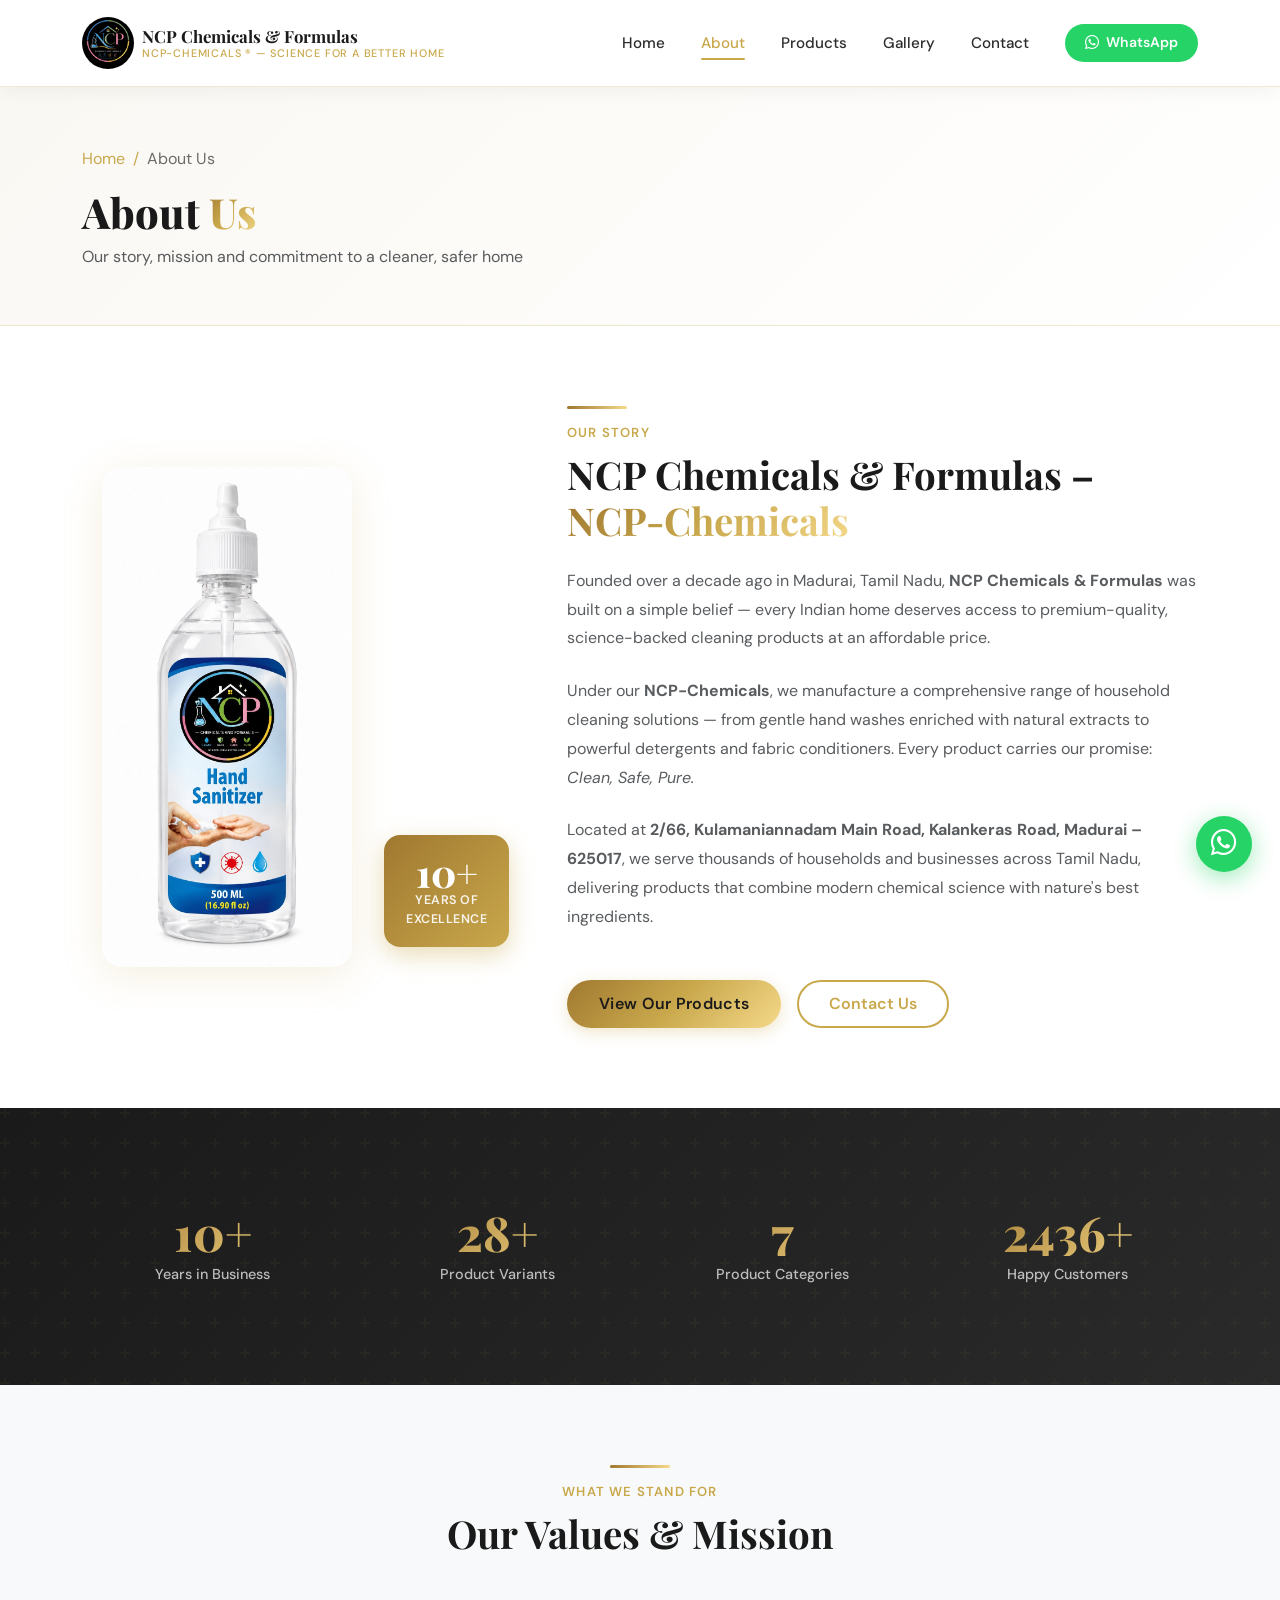
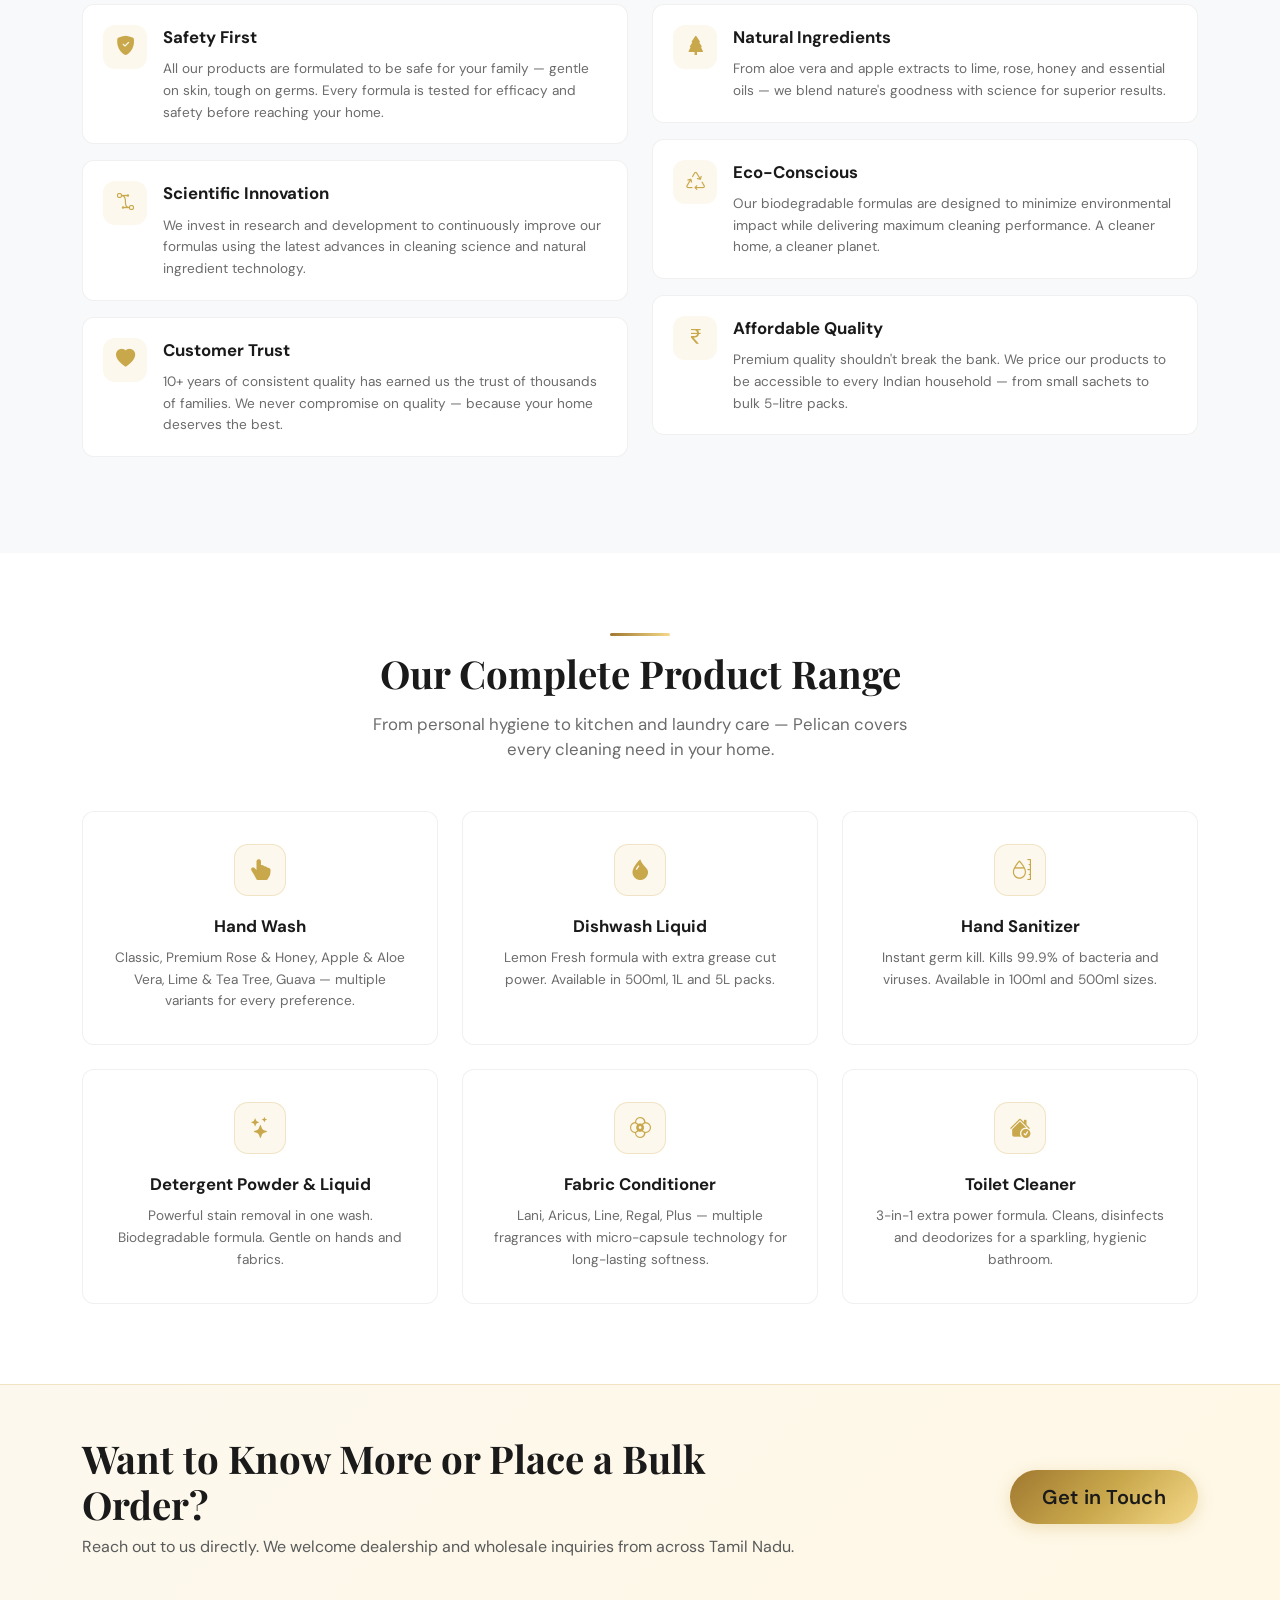
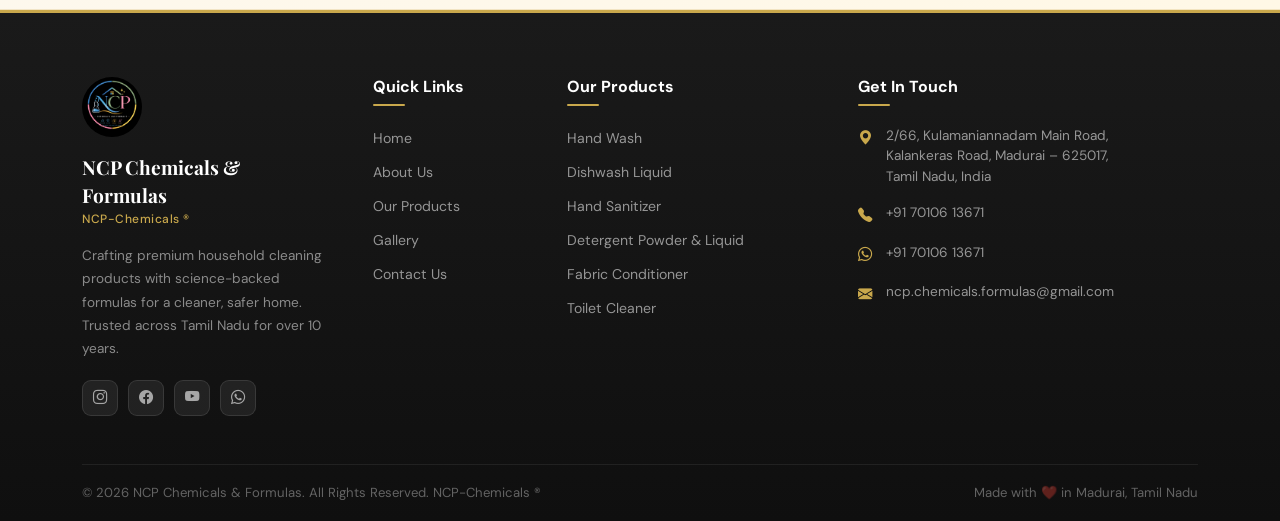
==== about.html @ b90a4cf4 "add" ====
<!DOCTYPE html>
<html lang="en">

<head>
  <meta charset="UTF-8">
  <meta name="viewport" content="width=device-width, initial-scale=1.0">
  <title>About Us – NCP Chemicals & Formulas | NCP-Chemicals Madurai</title>
  <meta name="description"
    content="Learn about NCP Chemicals & Formulas — NCP-Chemicals. 10+ years of manufacturing premium cleaning products in Madurai, Tamil Nadu. Our story, mission and values.">
  <meta name="keywords"
    content="NCP Chemicals about, NCP-Chemicals history, cleaning products manufacturer Madurai, NCP Chemicals & Formulas Tamil Nadu">
  <meta name="robots" content="index, follow">
  <link rel="canonical" href="https://www.ncpchemicals.com/about.html">
  <meta property="og:title" content="About NCP Chemicals & Formulas | NCP-Chemicals">
  <meta property="og:description" content="10+ years of premium cleaning products. Science for a Better Home.">
  <meta property="og:image" content="assets/images/logo.png">
  <meta property="og:url" content="https://www.ncpchemicals.com/about.html">
  <link href="https://cdn.jsdelivr.net/npm/bootstrap@5.3.2/dist/css/bootstrap.min.css" rel="stylesheet">
  <link href="https://cdn.jsdelivr.net/npm/bootstrap-icons@1.11.3/font/bootstrap-icons.min.css" rel="stylesheet">
  <link rel="stylesheet" href="assets/css/style.css">
  <script type="application/ld+json">
  {
    "@context": "https://schema.org",
    "@type": "AboutPage",
    "name": "About NCP Chemicals & Formulas",
    "description": "10+ years of premium cleaning products manufacturing in Madurai, Tamil Nadu.",
    "url": "https://www.ncpchemicals.com/about.html"
  }
  </script>
</head>

<body>
  <div id="navbar-placeholder"></div>

  <!-- Page Hero -->
  <section class="page-hero">
    <div class="container">
      <div class="row">
        <div class="col-12">
          <nav aria-label="breadcrumb">
            <ol class="breadcrumb mb-3">
              <li class="breadcrumb-item"><a href="index.html">Home</a></li>
              <li class="breadcrumb-item active">About Us</li>
            </ol>
          </nav>
          <h1 class="fade-up">About <span class="text-gradient">Us</span></h1>
          <p class="text-muted mt-2 fade-up">Our story, mission and commitment to a cleaner, safer home</p>
        </div>
      </div>
    </div>
  </section>

  <!-- ======================== OUR STORY ======================== -->
  <section class="section-gap">
    <div class="container">
      <div class="row align-items-center g-5">
        <div class="col-lg-5 fade-up">
          <div class="about-img-wrap">
            <img src="assets/images/img_26.png" alt="Pelican Products" style="border-radius:20px;">
            <div class="experience-badge">
              <div class="num">10+</div>
              <div class="text">Years of<br>Excellence</div>
            </div>
          </div>
        </div>
        <div class="col-lg-7 fade-up">
          <div class="title-line" style="margin:0 0 14px 0;"></div>
          <p class="text-uppercase fw-600 mb-2"
            style="color:var(--gold);font-size:.82rem;letter-spacing:1.2px;font-weight:600;">Our Story</p>
          <h2 class="section-title text-start mb-4">NCP Chemicals & Formulas – <span
              class="text-gradient">NCP-Chemicals</span></h2>
          <p class="text-muted mb-4" style="line-height:1.8;">
            Founded over a decade ago in Madurai, Tamil Nadu, <strong>NCP Chemicals & Formulas</strong> was built on a
            simple belief — every Indian home deserves access to premium-quality, science-backed cleaning products at an
            affordable price.
          </p>
          <p class="text-muted mb-4" style="line-height:1.8;">
            Under our <strong>NCP-Chemicals</strong>, we manufacture a comprehensive range of household cleaning
            solutions — from gentle hand washes enriched with natural extracts to powerful detergents and fabric
            conditioners. Every product carries our promise: <em>Clean, Safe, Pure.</em>
          </p>
          <p class="text-muted" style="line-height:1.8;">
            Located at <strong>2/66, Kulamaniannadam Main Road, Kalankeras Road, Madurai – 625017</strong>, we serve
            thousands of households and businesses across Tamil Nadu, delivering products that combine modern chemical
            science with nature's best ingredients.
          </p>
          <div class="d-flex flex-wrap gap-3 mt-5">
            <a href="products.html" class="btn btn-gold">View Our Products</a>
            <a href="contact.html" class="btn btn-outline-gold">Contact Us</a>
          </div>
        </div>
      </div>
    </div>
  </section>

  <!-- ======================== STATS ======================== -->
  <section class="stats-section section-gap">
    <div class="container">
      <div class="row g-4 text-center">
        <div class="col-md-3 col-6 fade-up">
          <div class="stat-card">
            <div class="stat-num" data-count="10" data-suffix="+">0+</div>
            <div class="stat-label">Years in Business</div>
          </div>
        </div>
        <div class="col-md-3 col-6 fade-up">
          <div class="stat-card">
            <div class="stat-num" data-count="28" data-suffix="+">0+</div>
            <div class="stat-label">Product Variants</div>
          </div>
        </div>
        <div class="col-md-3 col-6 fade-up">
          <div class="stat-card">
            <div class="stat-num" data-count="7" data-suffix="">0</div>
            <div class="stat-label">Product Categories</div>
          </div>
        </div>
        <div class="col-md-3 col-6 fade-up">
          <div class="stat-card">
            <div class="stat-num" data-count="5000" data-suffix="+">0+</div>
            <div class="stat-label">Happy Customers</div>
          </div>
        </div>
      </div>
    </div>
  </section>

  <!-- ======================== VALUES ======================== -->
  <section class="section-gap" style="background:var(--light);">
    <div class="container">
      <div class="text-center mb-5 fade-up">
        <div class="title-line"></div>
        <p class="text-uppercase fw-600 mb-2"
          style="color:var(--gold);font-size:.82rem;letter-spacing:1.2px;font-weight:600;">What We Stand For</p>
        <h2 class="section-title">Our Values & Mission</h2>
      </div>
      <div class="row g-4">
        <div class="col-md-6 fade-up">
          <div class="value-card">
            <div class="value-icon-wrap"><i class="bi bi-shield-fill-check"></i></div>
            <div>
              <div class="why-title">Safety First</div>
              <div class="why-desc">All our products are formulated to be safe for your family — gentle on skin, tough
                on germs. Every formula is tested for efficacy and safety before reaching your home.</div>
            </div>
          </div>
          <div class="value-card">
            <div class="value-icon-wrap"><i class="bi bi-bezier2"></i></div>
            <div>
              <div class="why-title">Scientific Innovation</div>
              <div class="why-desc">We invest in research and development to continuously improve our formulas using the
                latest advances in cleaning science and natural ingredient technology.</div>
            </div>
          </div>
          <div class="value-card">
            <div class="value-icon-wrap"><i class="bi bi-heart-fill"></i></div>
            <div>
              <div class="why-title">Customer Trust</div>
              <div class="why-desc">10+ years of consistent quality has earned us the trust of thousands of families. We
                never compromise on quality — because your home deserves the best.</div>
            </div>
          </div>
        </div>
        <div class="col-md-6 fade-up">
          <div class="value-card">
            <div class="value-icon-wrap"><i class="bi bi-tree-fill"></i></div>
            <div>
              <div class="why-title">Natural Ingredients</div>
              <div class="why-desc">From aloe vera and apple extracts to lime, rose, honey and essential oils — we blend
                nature's goodness with science for superior results.</div>
            </div>
          </div>
          <div class="value-card">
            <div class="value-icon-wrap"><i class="bi bi-recycle"></i></div>
            <div>
              <div class="why-title">Eco-Conscious</div>
              <div class="why-desc">Our biodegradable formulas are designed to minimize environmental impact while
                delivering maximum cleaning performance. A cleaner home, a cleaner planet.</div>
            </div>
          </div>
          <div class="value-card">
            <div class="value-icon-wrap"><i class="bi bi-currency-rupee"></i></div>
            <div>
              <div class="why-title">Affordable Quality</div>
              <div class="why-desc">Premium quality shouldn't break the bank. We price our products to be accessible to
                every Indian household — from small sachets to bulk 5-litre packs.</div>
            </div>
          </div>
        </div>
      </div>
    </div>
  </section>

  <!-- ======================== PRODUCT RANGE OVERVIEW ======================== -->
  <section class="section-gap">
    <div class="container">
      <div class="text-center mb-5 fade-up">
        <div class="title-line"></div>
        <h2 class="section-title">Our Complete Product Range</h2>
        <p class="section-subtitle mt-3">From personal hygiene to kitchen and laundry care — Pelican covers every
          cleaning need in your home.</p>
      </div>
      <div class="row g-4">
        <div class="col-md-4 col-sm-6 fade-up">
          <div class="why-card text-center">
            <div class="why-icon mx-auto"><i class="bi bi-hand-index-thumb-fill"></i></div>
            <div class="why-title">Hand Wash</div>
            <div class="why-desc">Classic, Premium Rose & Honey, Apple & Aloe Vera, Lime & Tea Tree, Guava — multiple
              variants for every preference.</div>
          </div>
        </div>
        <div class="col-md-4 col-sm-6 fade-up">
          <div class="why-card text-center">
            <div class="why-icon mx-auto"><i class="bi bi-droplet-fill"></i></div>
            <div class="why-title">Dishwash Liquid</div>
            <div class="why-desc">Lemon Fresh formula with extra grease cut power. Available in 500ml, 1L and 5L packs.
            </div>
          </div>
        </div>
        <div class="col-md-4 col-sm-6 fade-up">
          <div class="why-card text-center">
            <div class="why-icon mx-auto"><i class="bi bi-moisture"></i></div>
            <div class="why-title">Hand Sanitizer</div>
            <div class="why-desc">Instant germ kill. Kills 99.9% of bacteria and viruses. Available in 100ml and 500ml
              sizes.</div>
          </div>
        </div>
        <div class="col-md-4 col-sm-6 fade-up">
          <div class="why-card text-center">
            <div class="why-icon mx-auto"><i class="bi bi-stars"></i></div>
            <div class="why-title">Detergent Powder & Liquid</div>
            <div class="why-desc">Powerful stain removal in one wash. Biodegradable formula. Gentle on hands and
              fabrics.</div>
          </div>
        </div>
        <div class="col-md-4 col-sm-6 fade-up">
          <div class="why-card text-center">
            <div class="why-icon mx-auto"><i class="bi bi-flower2"></i></div>
            <div class="why-title">Fabric Conditioner</div>
            <div class="why-desc">Lani, Aricus, Line, Regal, Plus — multiple fragrances with micro-capsule technology
              for long-lasting softness.</div>
          </div>
        </div>
        <div class="col-md-4 col-sm-6 fade-up">
          <div class="why-card text-center">
            <div class="why-icon mx-auto"><i class="bi bi-house-check-fill"></i></div>
            <div class="why-title">Toilet Cleaner</div>
            <div class="why-desc">3-in-1 extra power formula. Cleans, disinfects and deodorizes for a sparkling,
              hygienic bathroom.</div>
          </div>
        </div>
      </div>
    </div>
  </section>

  <!-- CTA -->
  <section class="cta-section section-gap-sm">
    <div class="container">
      <div class="row align-items-center">
        <div class="col-lg-8 fade-up">
          <h3 class="section-title mb-2">Want to Know More or Place a Bulk Order?</h3>
          <p class="text-muted mb-0">Reach out to us directly. We welcome dealership and wholesale inquiries from across
            Tamil Nadu.</p>
        </div>
        <div class="col-lg-4 text-lg-end mt-4 mt-lg-0 fade-up">
          <a href="contact.html" class="btn btn-gold btn-lg">Get in Touch</a>
        </div>
      </div>
    </div>
  </section>

  <div id="footer-placeholder"></div>
  <script src="https://cdn.jsdelivr.net/npm/bootstrap@5.3.2/dist/js/bootstrap.bundle.min.js"></script>
  <script src="assets/js/shared.js"></script>
</body>

</html>
---- assets/css/style.css ----
/* ========================================
   NCP Chemicals & Formulas - NCP-Chemicals
   Premium White + Gold Theme
   ======================================== */

@import url('https://fonts.googleapis.com/css2?family=Playfair+Display:wght@400;500;600;700;800&family=DM+Sans:wght@300;400;500;600;700&display=swap');

:root {
  --gold: #C9A84C;
  --gold-light: #F5D98A;
  --gold-dark: #A07830;
  --gold-bg: #fdf8ee;
  --dark: #1a1a1a;
  --darker: #0f0f0f;
  --white: #ffffff;
  --light: #f8f9fa;
  --text: #2d2d2d;
  --muted: #6b6b6b;
  --border: rgba(201, 168, 76, 0.25);
  --shadow: 0 4px 24px rgba(0, 0, 0, 0.07);
  --shadow-gold: 0 8px 40px rgba(201, 168, 76, 0.18);
  --radius: 12px;
  --transition: all 0.3s ease;
}

* {
  margin: 0;
  padding: 0;
  box-sizing: border-box;
}

html {
  scroll-behavior: smooth;
}

body {
  font-family: 'DM Sans', sans-serif;
  color: var(--text);
  background: var(--white);
  overflow-x: hidden;
}

h1,
h2,
h3,
h4,
h5 {
  font-family: 'Playfair Display', serif;
}

/* ---- Utility ---- */
.gold {
  color: var(--gold);
}

.bg-gold {
  background: var(--gold);
}

.text-gradient {
  background: linear-gradient(135deg, var(--gold-dark), var(--gold), var(--gold-light));
  -webkit-background-clip: text;
  -webkit-text-fill-color: transparent;
  background-clip: text;
}

.section-gap {
  padding: 80px 0;
}

.section-gap-sm {
  padding: 50px 0;
}

/* ---- Section Heading ---- */
.section-title {
  font-size: 2.4rem;
  font-weight: 700;
  color: var(--dark);
}

.section-subtitle {
  color: var(--muted);
  font-size: 1.05rem;
  max-width: 560px;
  margin: 0 auto;
}

.title-line {
  width: 60px;
  height: 3px;
  background: linear-gradient(90deg, var(--gold-dark), var(--gold-light));
  border-radius: 2px;
  margin: 0 auto 14px;
}

/* ---- Buttons ---- */
.btn-gold {
  background: linear-gradient(135deg, var(--gold-dark), var(--gold), var(--gold-light));
  color: var(--dark);
  border: none;
  font-weight: 600;
  padding: 12px 32px;
  border-radius: 50px;
  font-family: 'DM Sans', sans-serif;
  letter-spacing: 0.3px;
  transition: var(--transition);
  box-shadow: 0 4px 16px rgba(201, 168, 76, 0.3);
}

.btn-gold:hover {
  transform: translateY(-2px);
  box-shadow: 0 8px 28px rgba(201, 168, 76, 0.45);
  color: var(--darker);
}

.btn-outline-gold {
  border: 2px solid var(--gold);
  color: var(--gold);
  background: transparent;
  font-weight: 600;
  padding: 10px 30px;
  border-radius: 50px;
  font-family: 'DM Sans', sans-serif;
  transition: var(--transition);
}

.btn-outline-gold:hover {
  background: var(--gold);
  color: var(--dark);
}

/* =====================================
   NAVBAR
   ===================================== */
#main-navbar {
  background: rgba(255, 255, 255, 0.97);
  backdrop-filter: blur(12px);
  border-bottom: 1px solid var(--border);
  padding: 12px 0;
  position: sticky;
  top: 0;
  z-index: 1050;
  box-shadow: 0 2px 20px rgba(0, 0, 0, 0.06);
  transition: var(--transition);
}

.navbar-brand img {
  height: 52px;
  width: 52px;
  object-fit: contain;
  border-radius: 50%;
}

.brand-text {
  line-height: 1.2;
}

.brand-name {
  font-family: 'Playfair Display', serif;
  font-size: 1.05rem;
  font-weight: 700;
  color: var(--dark);
}

.brand-tagline {
  font-size: 0.68rem;
  color: var(--gold);
  font-weight: 500;
  letter-spacing: 0.8px;
  text-transform: uppercase;
}

.nav-link {
  font-weight: 500;
  color: var(--text) !important;
  font-size: 0.95rem;
  padding: 6px 16px !important;
  border-radius: 6px;
  transition: var(--transition);
  position: relative;
}

.nav-link::after {
  content: '';
  position: absolute;
  bottom: 0;
  left: 50%;
  right: 50%;
  height: 2px;
  background: var(--gold);
  border-radius: 2px;
  transition: var(--transition);
}

.nav-link:hover::after,
.nav-link.active::after {
  left: 16px;
  right: 16px;
}

.nav-link:hover,
.nav-link.active {
  color: var(--gold) !important;
}

.navbar-toggler {
  border: 1.5px solid var(--gold);
  border-radius: 8px;
  padding: 6px 10px;
}

.navbar-toggler-icon {
  background-image: url("data:image/svg+xml,%3Csvg xmlns='http://www.w3.org/2000/svg' viewBox='0 0 30 30'%3E%3Cpath stroke='%23C9A84C' stroke-width='2.5' d='M4 7h22M4 15h22M4 23h22'/%3E%3C/svg%3E");
}

.btn-whatsapp-nav {
  background: #25D366;
  color: white !important;
  border-radius: 50px;
  padding: 8px 20px !important;
  font-weight: 600;
  font-size: 0.88rem;
}

.btn-whatsapp-nav:hover {
  background: #1ebe5d;
  color: white !important;
}

.btn-whatsapp-nav::after {
  display: none !important;
}

/* =====================================
   HERO SECTION
   ===================================== */
.hero-section {
  background: linear-gradient(135deg, #faf8f3 0%, #ffffff 50%, #f0f7ff 100%);
  min-height: 88vh;
  display: flex;
  align-items: center;
  position: relative;
  overflow: hidden;
}

.hero-section::before {
  content: '';
  position: absolute;
  top: -80px;
  right: -80px;
  width: 450px;
  height: 450px;
  background: radial-gradient(circle, rgba(201, 168, 76, 0.08) 0%, transparent 70%);
  border-radius: 50%;
}

.hero-section::after {
  content: '';
  position: absolute;
  bottom: -60px;
  left: -60px;
  width: 350px;
  height: 350px;
  background: radial-gradient(circle, rgba(201, 168, 76, 0.06) 0%, transparent 70%);
  border-radius: 50%;
}

.hero-badge {
  display: inline-flex;
  align-items: center;
  gap: 8px;
  background: var(--gold-bg);
  border: 1px solid var(--border);
  border-radius: 50px;
  padding: 6px 18px;
  font-size: 0.82rem;
  color: var(--gold-dark);
  font-weight: 600;
  letter-spacing: 0.5px;
  text-transform: uppercase;
  margin-bottom: 20px;
}

.hero-badge span {
  width: 8px;
  height: 8px;
  background: var(--gold);
  border-radius: 50%;
}

.hero-title {
  font-size: 3.4rem;
  font-weight: 800;
  line-height: 1.15;
  color: var(--dark);
  margin-bottom: 20px;
}

.hero-desc {
  font-size: 1.1rem;
  color: var(--muted);
  line-height: 1.7;
  margin-bottom: 36px;
  max-width: 500px;
}

.hero-stats {
  display: flex;
  gap: 36px;
  margin-top: 40px;
}

.hero-stat-num {
  font-family: 'Playfair Display', serif;
  font-size: 1.9rem;
  font-weight: 700;
  color: var(--dark);
}

.hero-stat-label {
  font-size: 0.8rem;
  color: var(--muted);
  font-weight: 500;
  text-transform: uppercase;
  letter-spacing: 0.5px;
}

.hero-img-wrap {
  position: relative;
  text-align: center;
}

.hero-product-grid {
  display: grid;
  grid-template-columns: 1fr 1fr;
  gap: 16px;
  max-width: 420px;
  margin: 0 auto;
}

.hero-product-card {
  background: white;
  border-radius: 20px;
  padding: 20px 16px;
  text-align: center;
  box-shadow: var(--shadow);
  border: 1px solid var(--border);
  transition: var(--transition);
}

.hero-product-card:hover {
  transform: translateY(-6px);
  box-shadow: var(--shadow-gold);
}

.hero-product-card img {
  height: 120px;
  width: 100%;
  object-fit: contain;
}

.hero-product-card p {
  font-size: 0.75rem;
  font-weight: 600;
  color: var(--dark);
  margin-top: 8px;
  margin-bottom: 0;
}

/* =====================================
   MARQUEE STRIP
   ===================================== */
.marquee-strip {
  background: linear-gradient(90deg, var(--dark), #2a2a2a);
  padding: 14px 0;
  overflow: hidden;
}

.marquee-track {
  display: flex;
  gap: 48px;
  white-space: nowrap;
  animation: marquee 22s linear infinite;
}

.marquee-item {
  display: flex;
  align-items: center;
  gap: 10px;
  color: var(--gold-light);
  font-size: 0.88rem;
  font-weight: 500;
  letter-spacing: 0.3px;
}

.marquee-dot {
  width: 5px;
  height: 5px;
  background: var(--gold);
  border-radius: 50%;
  flex-shrink: 0;
}

@keyframes marquee {
  0% {
    transform: translateX(0);
  }

  100% {
    transform: translateX(-50%);
  }
}

/* =====================================
   FEATURES STRIP
   ===================================== */
.features-strip {
  background: var(--gold-bg);
  border-top: 1px solid var(--border);
  border-bottom: 1px solid var(--border);
}

.feature-item {
  text-align: center;
  padding: 32px 16px;
}

.feature-icon {
  width: 56px;
  height: 56px;
  background: linear-gradient(135deg, var(--gold-dark), var(--gold));
  border-radius: 16px;
  display: flex;
  align-items: center;
  justify-content: center;
  margin: 0 auto 14px;
  font-size: 1.4rem;
  color: white;
}

.feature-title {
  font-weight: 700;
  font-size: 1rem;
  color: var(--dark);
  margin-bottom: 4px;
}

.feature-desc {
  font-size: 0.83rem;
  color: var(--muted);
}

/* =====================================
   PRODUCTS SECTION
   ===================================== */
.product-card {
  background: var(--white);
  border-radius: var(--radius);
  border: 1px solid rgba(0, 0, 0, 0.07);
  overflow: hidden;
  transition: var(--transition);
  height: 100%;
}

.product-card:hover {
  transform: translateY(-8px);
  box-shadow: var(--shadow-gold);
  border-color: var(--border);
}

.product-img-wrap {
  background: linear-gradient(135deg, #f8f9fa, #eef2ff);
  padding: 28px 20px;
  text-align: center;
  position: relative;
  overflow: hidden;
}

.product-img-wrap::before {
  content: '';
  position: absolute;
  bottom: -20px;
  right: -20px;
  width: 100px;
  height: 100px;
  background: rgba(201, 168, 76, 0.06);
  border-radius: 50%;
}

.product-img-wrap img {
  height: 160px;
  width: 100%;
  object-fit: contain;
  transition: var(--transition);
}

.product-card:hover .product-img-wrap img {
  transform: scale(1.05);
}

.product-body {
  padding: 18px 20px 20px;
}

.product-category {
  font-size: 0.72rem;
  color: var(--gold);
  font-weight: 600;
  text-transform: uppercase;
  letter-spacing: 0.8px;
  margin-bottom: 6px;
}

.product-name {
  font-size: 1.02rem;
  font-weight: 700;
  color: var(--dark);
  margin-bottom: 6px;
  line-height: 1.3;
}

.product-desc {
  font-size: 0.83rem;
  color: var(--muted);
  line-height: 1.5;
}

.product-badge {
  display: inline-block;
  background: var(--gold-bg);
  border: 1px solid var(--border);
  color: var(--gold-dark);
  font-size: 0.7rem;
  font-weight: 600;
  padding: 3px 10px;
  border-radius: 50px;
  margin-top: 10px;
}

/* Category filter tabs */
.filter-tabs {
  display: flex;
  flex-wrap: wrap;
  gap: 10px;
  justify-content: center;
  margin-bottom: 40px;
}

.filter-tab {
  background: var(--white);
  border: 1.5px solid #e0e0e0;
  color: var(--text);
  padding: 8px 22px;
  border-radius: 50px;
  font-size: 0.88rem;
  font-weight: 500;
  cursor: pointer;
  transition: var(--transition);
}

.filter-tab:hover,
.filter-tab.active {
  background: var(--gold);
  border-color: var(--gold);
  color: var(--dark);
  font-weight: 600;
}

/* =====================================
   STATS SECTION
   ===================================== */
.stats-section {
  background: linear-gradient(135deg, var(--dark) 0%, #2a2a2a 100%);
  position: relative;
  overflow: hidden;
}

.stats-section::before {
  content: '';
  position: absolute;
  top: 0;
  left: 0;
  right: 0;
  bottom: 0;
  background: url("data:image/svg+xml,%3Csvg width='60' height='60' viewBox='0 0 60 60' xmlns='http://www.w3.org/2000/svg'%3E%3Cg fill='none' fill-rule='evenodd'%3E%3Cg fill='%23C9A84C' fill-opacity='0.04'%3E%3Cpath d='M36 34v-4h-2v4h-4v2h4v4h2v-4h4v-2h-4zm0-30V0h-2v4h-4v2h4v4h2V6h4V4h-4zM6 34v-4H4v4H0v2h4v4h2v-4h4v-2H6zM6 4V0H4v4H0v2h4v4h2V6h4V4H6z'/%3E%3C/g%3E%3C/g%3E%3C/svg%3E");
}

.stat-card {
  text-align: center;
  padding: 20px;
  position: relative;
}

.stat-num {
  font-family: 'Playfair Display', serif;
  font-size: 3rem;
  font-weight: 800;
  background: linear-gradient(135deg, var(--gold-dark), var(--gold-light));
  -webkit-background-clip: text;
  -webkit-text-fill-color: transparent;
  background-clip: text;
  line-height: 1;
  margin-bottom: 8px;
}

.stat-label {
  color: rgba(255, 255, 255, 0.7);
  font-size: 0.9rem;
  font-weight: 500;
}

/* =====================================
   WHY CHOOSE US
   ===================================== */
.why-card {
  padding: 32px 28px;
  border-radius: var(--radius);
  background: var(--white);
  border: 1px solid rgba(0, 0, 0, 0.06);
  transition: var(--transition);
  height: 100%;
}

.why-card:hover {
  box-shadow: var(--shadow-gold);
  border-color: var(--border);
  transform: translateY(-4px);
}

.why-icon {
  width: 52px;
  height: 52px;
  background: var(--gold-bg);
  border: 1.5px solid var(--border);
  border-radius: 14px;
  display: flex;
  align-items: center;
  justify-content: center;
  font-size: 1.3rem;
  margin-bottom: 18px;
  color: var(--gold);
}

.why-title {
  font-size: 1.05rem;
  font-weight: 700;
  color: var(--dark);
  margin-bottom: 8px;
}

.why-desc {
  font-size: 0.85rem;
  color: var(--muted);
  line-height: 1.6;
}

/* =====================================
   CTA SECTION
   ===================================== */
.cta-section {
  background: linear-gradient(135deg, var(--gold-bg), #fff8e6);
  border-top: 1px solid var(--border);
  border-bottom: 1px solid var(--border);
}

/* =====================================
   ABOUT PAGE
   ===================================== */
.about-hero {
  background: linear-gradient(135deg, #faf8f3, #ffffff);
  padding: 80px 0 60px;
}

.about-img-wrap {
  position: relative;
  padding: 20px;
}

.about-img-wrap img {
  width: 100%;
  border-radius: 20px;
  box-shadow: var(--shadow-gold);
  object-fit: contain;
  max-width: 250px;
}

.experience-badge {
  position: absolute;
  bottom: 40px;
  right: 10px;
  background: linear-gradient(135deg, var(--gold-dark), var(--gold));
  color: white;
  padding: 18px 22px;
  border-radius: 16px;
  text-align: center;
  box-shadow: 0 8px 24px rgba(201, 168, 76, 0.4);
}

.experience-badge .num {
  font-family: 'Playfair Display', serif;
  font-size: 2.4rem;
  font-weight: 800;
  line-height: 1;
}

.experience-badge .text {
  font-size: 0.78rem;
  font-weight: 600;
  opacity: 0.9;
  text-transform: uppercase;
  letter-spacing: 0.5px;
}

.value-card {
  display: flex;
  align-items: flex-start;
  gap: 16px;
  padding: 20px;
  background: var(--white);
  border-radius: 12px;
  border: 1px solid rgba(0, 0, 0, 0.06);
  transition: var(--transition);
  margin-bottom: 16px;
}

.value-card:hover {
  border-color: var(--border);
  box-shadow: var(--shadow);
}

.value-icon-wrap {
  width: 44px;
  height: 44px;
  min-width: 44px;
  background: var(--gold-bg);
  border-radius: 12px;
  display: flex;
  align-items: center;
  justify-content: center;
  font-size: 1.2rem;
  color: var(--gold);
}

/* =====================================
   GALLERY PAGE
   ===================================== */
.gallery-grid {
  columns: 4;
  column-gap: 16px;
}

.gallery-item {
  break-inside: avoid;
  margin-bottom: 16px;
  border-radius: var(--radius);
  overflow: hidden;
  position: relative;
  cursor: pointer;
}

.gallery-item img {
  width: 100%;
  display: block;
  transition: var(--transition);
}

.gallery-overlay {
  position: absolute;
  inset: 0;
  background: rgba(201, 168, 76, 0.8);
  display: flex;
  align-items: center;
  justify-content: center;
  opacity: 0;
  transition: var(--transition);
}

.gallery-item:hover .gallery-overlay {
  opacity: 1;
}

.gallery-item:hover img {
  transform: scale(1.05);
}

.gallery-overlay i {
  color: white;
  font-size: 2rem;
}

/* Lightbox */
.lightbox {
  display: none;
  position: fixed;
  inset: 0;
  background: rgba(0, 0, 0, 0.92);
  z-index: 9999;
  align-items: center;
  justify-content: center;
}

.lightbox.active {
  display: flex;
}

.lightbox img {
  max-height: 85vh;
  max-width: 90vw;
  border-radius: 12px;
}

.lightbox-close {
  position: absolute;
  top: 20px;
  right: 28px;
  color: white;
  font-size: 2.2rem;
  cursor: pointer;
  background: none;
  border: none;
  line-height: 1;
}

@media (max-width: 768px) {
  .gallery-grid {
    columns: 2;
  }
}

/* =====================================
   CONTACT PAGE
   ===================================== */
.contact-info-card {
  background: var(--dark);
  border-radius: 20px;
  padding: 40px 36px;
  height: 100%;
}

.contact-info-card h3 {
  color: var(--white);
  font-size: 1.8rem;
  margin-bottom: 8px;
}

.contact-info-card p {
  color: rgba(255, 255, 255, 0.6);
  font-size: 0.9rem;
  margin-bottom: 32px;
}

.contact-detail {
  display: flex;
  align-items: flex-start;
  gap: 16px;
  margin-bottom: 24px;
}

.contact-icon {
  width: 44px;
  height: 44px;
  min-width: 44px;
  background: rgba(201, 168, 76, 0.12);
  border: 1px solid rgba(201, 168, 76, 0.25);
  border-radius: 12px;
  display: flex;
  align-items: center;
  justify-content: center;
  color: var(--gold);
  font-size: 1rem;
}

.contact-label {
  font-size: 0.72rem;
  color: rgba(255, 255, 255, 0.45);
  text-transform: uppercase;
  letter-spacing: 0.6px;
  margin-bottom: 2px;
}

.contact-value {
  color: var(--white);
  font-size: 0.95rem;
  font-weight: 500;
}

.contact-value a {
  color: var(--white);
  text-decoration: none;
}

.contact-value a:hover {
  color: var(--gold);
}

.social-links {
  display: flex;
  gap: 12px;
  margin-top: 32px;
}

.social-link {
  width: 40px;
  height: 40px;
  background: rgba(255, 255, 255, 0.08);
  border: 1px solid rgba(255, 255, 255, 0.1);
  border-radius: 10px;
  display: flex;
  align-items: center;
  justify-content: center;
  color: white;
  text-decoration: none;
  font-size: 1rem;
  transition: var(--transition);
}

.social-link:hover {
  background: var(--gold);
  border-color: var(--gold);
  color: var(--dark);
}

.contact-form-wrap {
  background: var(--white);
  border-radius: 20px;
  padding: 40px 36px;
  box-shadow: var(--shadow);
  border: 1px solid rgba(0, 0, 0, 0.06);
  height: 100%;
}

.form-label {
  font-weight: 600;
  font-size: 0.88rem;
  color: var(--dark);
  margin-bottom: 6px;
}

.form-control {
  border: 1.5px solid #e8e8e8;
  border-radius: 10px;
  padding: 12px 16px;
  font-family: 'DM Sans', sans-serif;
  font-size: 0.92rem;
  transition: var(--transition);
  background: var(--light);
}

.form-control:focus {
  border-color: var(--gold);
  box-shadow: 0 0 0 3px rgba(201, 168, 76, 0.1);
  background: white;
}

.form-select {
  border: 1.5px solid #e8e8e8;
  border-radius: 10px;
  padding: 12px 16px;
  font-family: 'DM Sans', sans-serif;
  font-size: 0.92rem;
  transition: var(--transition);
  background: var(--light);
}

.form-select:focus {
  border-color: var(--gold);
  box-shadow: 0 0 0 3px rgba(201, 168, 76, 0.1);
}

/* =====================================
   BREADCRUMB
   ===================================== */
.page-hero {
  background: linear-gradient(135deg, #faf8f3 0%, #ffffff 100%);
  padding: 60px 0 40px;
  border-bottom: 1px solid var(--border);
}

.page-hero h1 {
  font-size: 2.6rem;
  font-weight: 800;
  color: var(--dark);
}

.breadcrumb-item a {
  color: var(--gold);
  text-decoration: none;
}

.breadcrumb-item.active {
  color: var(--muted);
}

.breadcrumb-item+.breadcrumb-item::before {
  color: var(--gold);
}

/* =====================================
   FOOTER
   ===================================== */
#main-footer {
  background: linear-gradient(180deg, #1a1a1a 0%, #0f0f0f 100%);
  padding: 64px 0 0;
  border-top: 3px solid var(--gold);
}

.footer-brand img {
  height: 60px;
  width: 60px;
  object-fit: contain;
  border-radius: 50%;
  margin-bottom: 16px;
}

.footer-brand-name {
  font-family: 'Playfair Display', serif;
  font-size: 1.2rem;
  color: white;
  font-weight: 700;
}

.footer-brand-tag {
  font-size: 0.75rem;
  color: var(--gold);
  font-weight: 500;
  letter-spacing: 0.5px;
}

.footer-desc {
  color: rgba(255, 255, 255, 0.5);
  font-size: 0.85rem;
  line-height: 1.7;
  margin: 16px 0 20px;
}

.footer-heading {
  color: white;
  font-size: 1rem;
  font-weight: 700;
  margin-bottom: 20px;
  position: relative;
  padding-bottom: 10px;
}

.footer-heading::after {
  content: '';
  position: absolute;
  bottom: 0;
  left: 0;
  width: 32px;
  height: 2px;
  background: var(--gold);
  border-radius: 2px;
}

.footer-links {
  list-style: none;
  padding: 0;
}

.footer-links li {
  margin-bottom: 10px;
}

.footer-links a {
  color: rgba(255, 255, 255, 0.55);
  text-decoration: none;
  font-size: 0.88rem;
  transition: var(--transition);
}

.footer-links a:hover {
  color: var(--gold);
  padding-left: 6px;
}

.footer-contact-item {
  display: flex;
  gap: 12px;
  margin-bottom: 16px;
}

.footer-contact-icon {
  color: var(--gold);
  font-size: 0.9rem;
  margin-top: 2px;
  min-width: 16px;
}

.footer-contact-text {
  color: rgba(255, 255, 255, 0.55);
  font-size: 0.85rem;
  line-height: 1.5;
}

.footer-contact-text a {
  color: rgba(255, 255, 255, 0.55);
  text-decoration: none;
}

.footer-contact-text a:hover {
  color: var(--gold);
}

.footer-social {
  display: flex;
  gap: 10px;
  margin-top: 20px;
}

.footer-social-link {
  width: 36px;
  height: 36px;
  background: rgba(255, 255, 255, 0.07);
  border: 1px solid rgba(255, 255, 255, 0.1);
  border-radius: 9px;
  display: flex;
  align-items: center;
  justify-content: center;
  color: rgba(255, 255, 255, 0.6);
  font-size: 0.9rem;
  text-decoration: none;
  transition: var(--transition);
}

.footer-social-link:hover {
  background: var(--gold);
  border-color: var(--gold);
  color: var(--dark);
}

.footer-bottom {
  border-top: 1px solid rgba(255, 255, 255, 0.07);
  padding: 18px 0;
  margin-top: 48px;
}

.footer-bottom p {
  color: rgba(255, 255, 255, 0.35);
  font-size: 0.82rem;
  margin: 0;
}

.footer-bottom a {
  color: var(--gold);
  text-decoration: none;
}

/* =====================================
   WHATSAPP FLOAT BUTTON
   ===================================== */
.whatsapp-float {
  position: fixed;
  bottom: 28px;
  right: 28px;
  width: 56px;
  height: 56px;
  background: #25D366;
  border-radius: 50%;
  display: flex;
  align-items: center;
  justify-content: center;
  color: white;
  font-size: 1.6rem;
  text-decoration: none;
  z-index: 9998;
  box-shadow: 0 6px 24px rgba(37, 211, 102, 0.45);
  transition: var(--transition);
  animation: pulse-wa 2.5s infinite;
}

.whatsapp-float:hover {
  transform: scale(1.1);
  color: white;
}

@keyframes pulse-wa {

  0%,
  100% {
    box-shadow: 0 6px 24px rgba(37, 211, 102, 0.45);
  }

  50% {
    box-shadow: 0 6px 32px rgba(37, 211, 102, 0.75);
  }
}

/* =====================================
   SCROLL ANIMATION
   ===================================== */
.fade-up {
  opacity: 0;
  transform: translateY(30px);
  transition: opacity 0.6s ease, transform 0.6s ease;
}

.fade-up.visible {
  opacity: 1;
  transform: translateY(0);
}

.fade-up:nth-child(2) {
  transition-delay: 0.1s;
}

.fade-up:nth-child(3) {
  transition-delay: 0.2s;
}

.fade-up:nth-child(4) {
  transition-delay: 0.3s;
}

/* =====================================
   RESPONSIVE
   ===================================== */
@media (max-width: 991px) {
  .hero-title {
    font-size: 2.4rem;
  }

  .section-title {
    font-size: 1.9rem;
  }

  .hero-section {
    min-height: auto;
    padding: 60px 0;
  }

  .hero-product-grid {
    grid-template-columns: repeat(2, 1fr);
  }

  .hero-stats {
    gap: 20px;
  }

  .nav-link::after {
    display: none;
  }
}

@media (max-width: 767px) {
  .hero-title {
    font-size: 2rem;
  }

  .section-gap {
    padding: 56px 0;
  }

  .hero-img-wrap {
    margin-top: 48px;
  }

  .contact-info-card,
  .contact-form-wrap {
    padding: 28px 22px;
  }

  .stat-num {
    font-size: 2.2rem;
  }

  .gallery-grid {
    columns: 2;
  }

  .hero-stats {
    gap: 16px;
  }

  .hero-stat-num {
    font-size: 1.4rem;
  }

  .footer-heading {
    margin-top: 24px;
  }
}
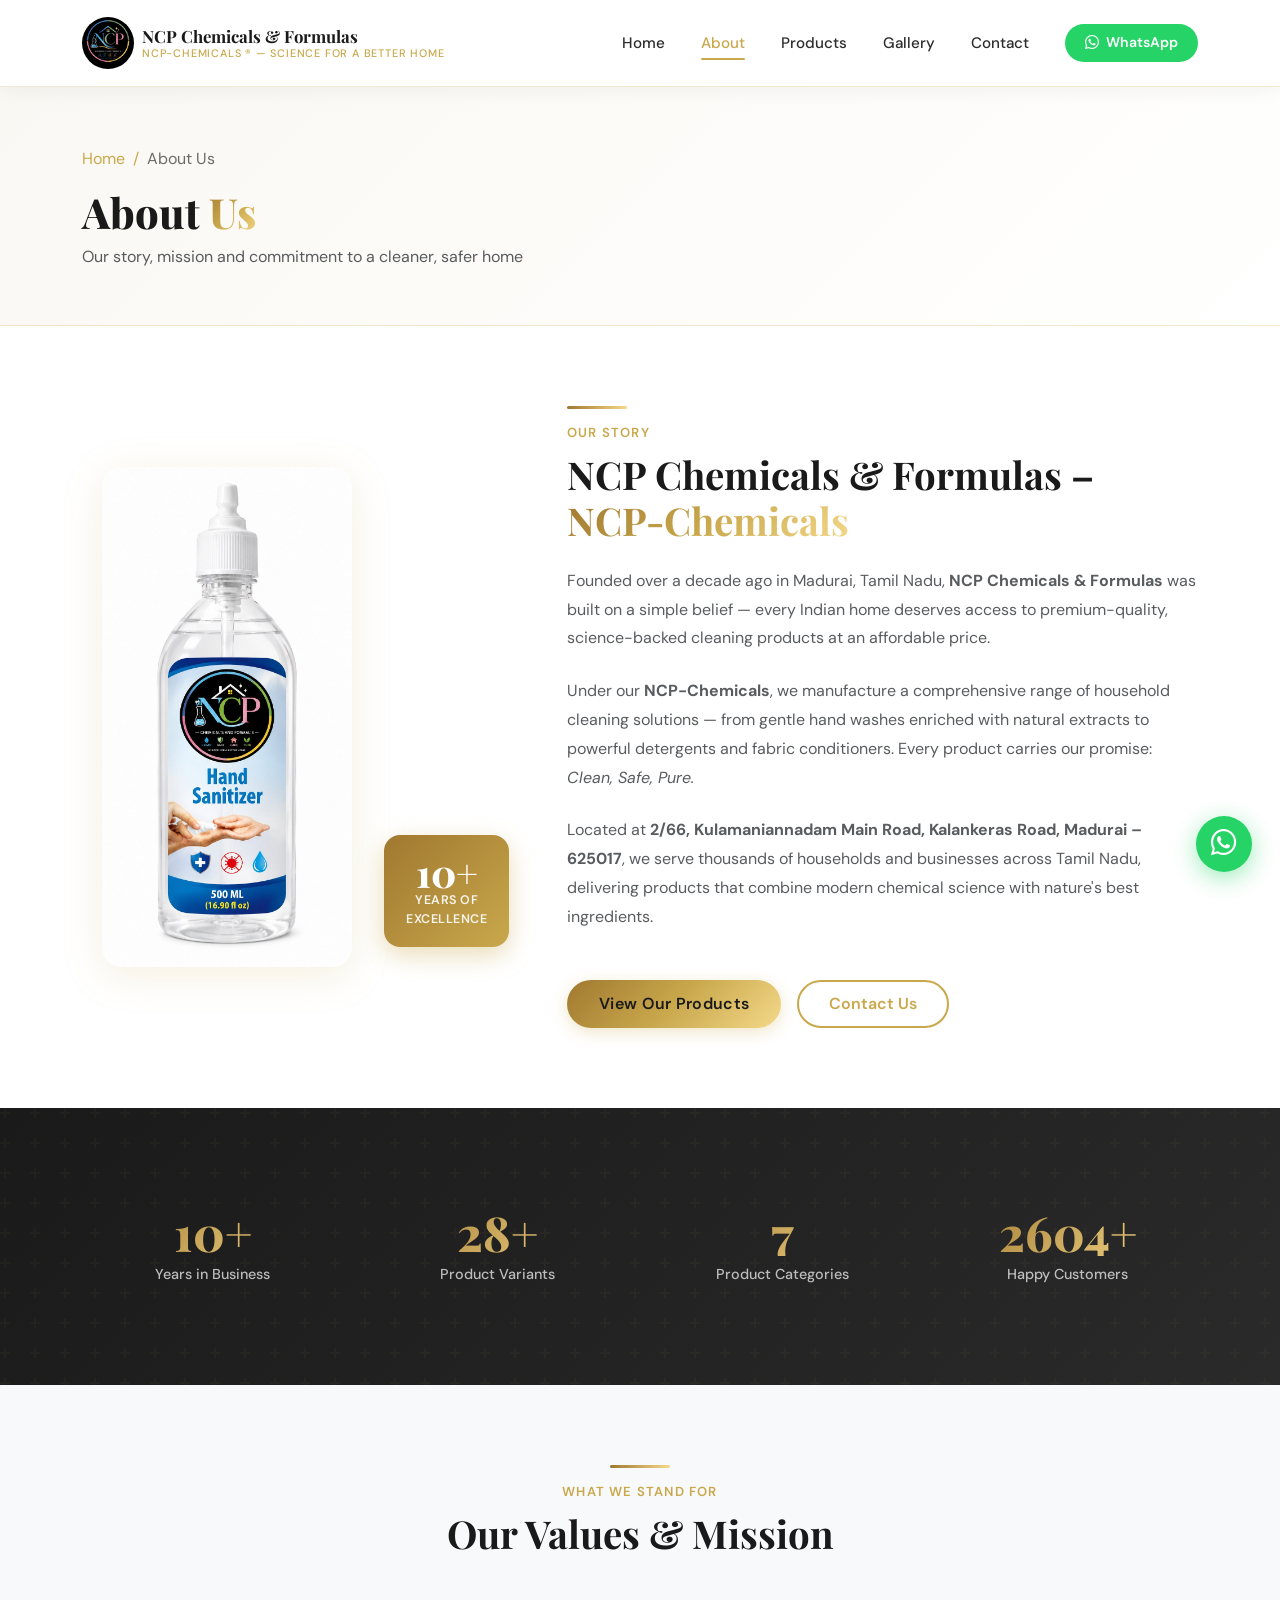
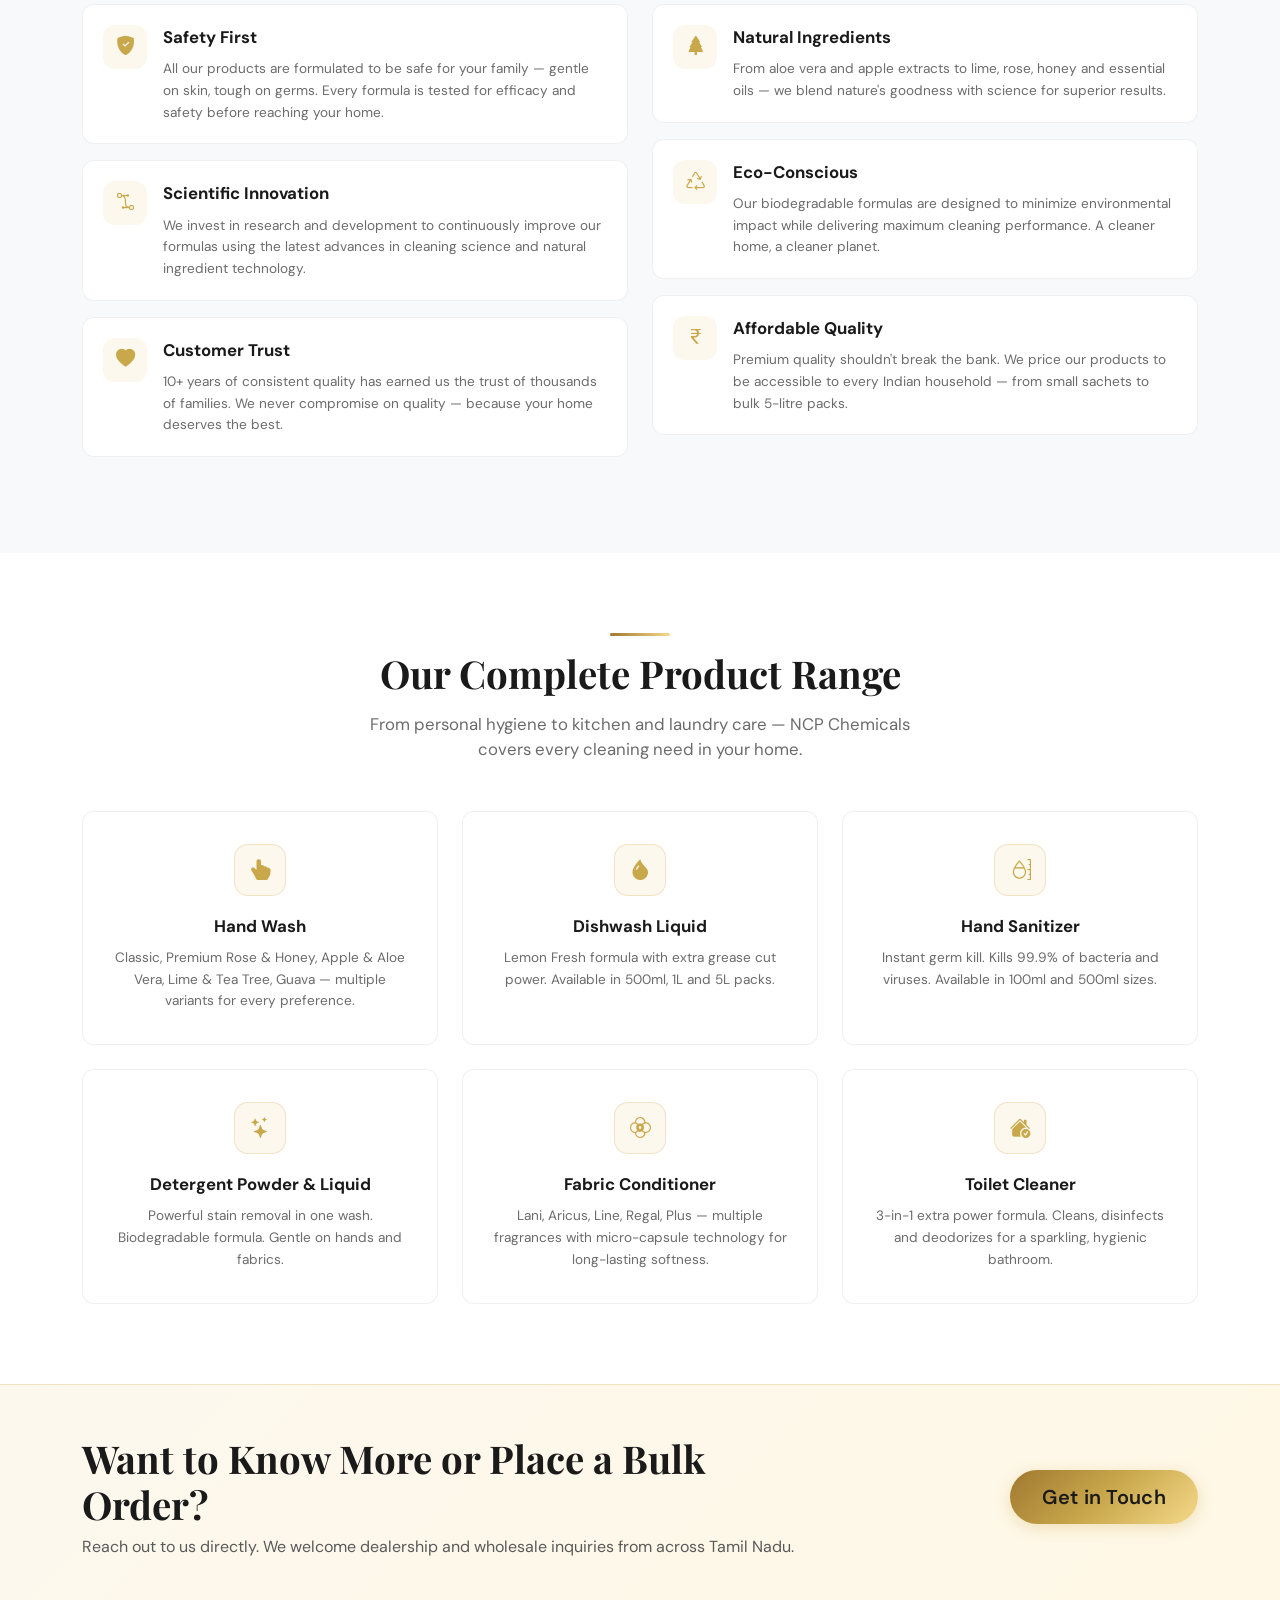
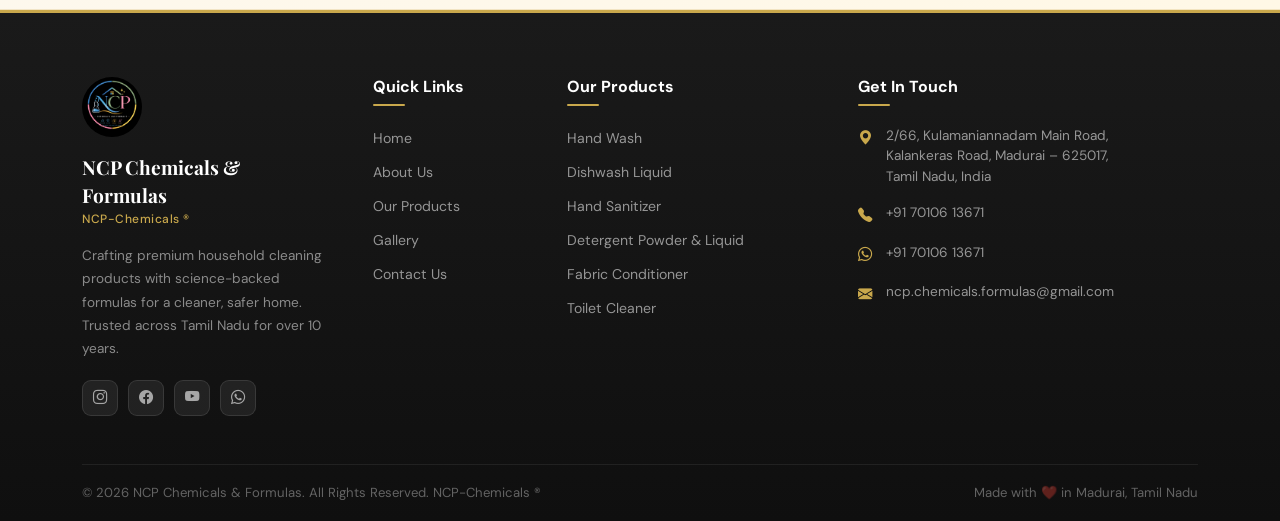
==== commit b1c62dc6: "add" ====
--- a/about.html
+++ b/about.html
@@ -56,7 +56,7 @@
       <div class="row align-items-center g-5">
         <div class="col-lg-5 fade-up">
           <div class="about-img-wrap">
-            <img src="assets/images/img_26.png" alt="Pelican Products" style="border-radius:20px;">
+            <img src="assets/images/img_26.png" alt="NCP Chemicals Products" style="border-radius:20px;">
             <div class="experience-badge">
               <div class="num">10+</div>
               <div class="text">Years of<br>Excellence</div>
@@ -197,7 +197,7 @@
       <div class="text-center mb-5 fade-up">
         <div class="title-line"></div>
         <h2 class="section-title">Our Complete Product Range</h2>
-        <p class="section-subtitle mt-3">From personal hygiene to kitchen and laundry care — Pelican covers every
+        <p class="section-subtitle mt-3">From personal hygiene to kitchen and laundry care — NCP Chemicals covers every
           cleaning need in your home.</p>
       </div>
       <div class="row g-4">
--- a/assets/css/style.css
+++ b/assets/css/style.css
@@ -763,6 +763,8 @@
   width: 100%;
   display: block;
   transition: var(--transition);
+  object-fit: contain;
+  max-height: 200px;
 }
 
 .gallery-overlay {
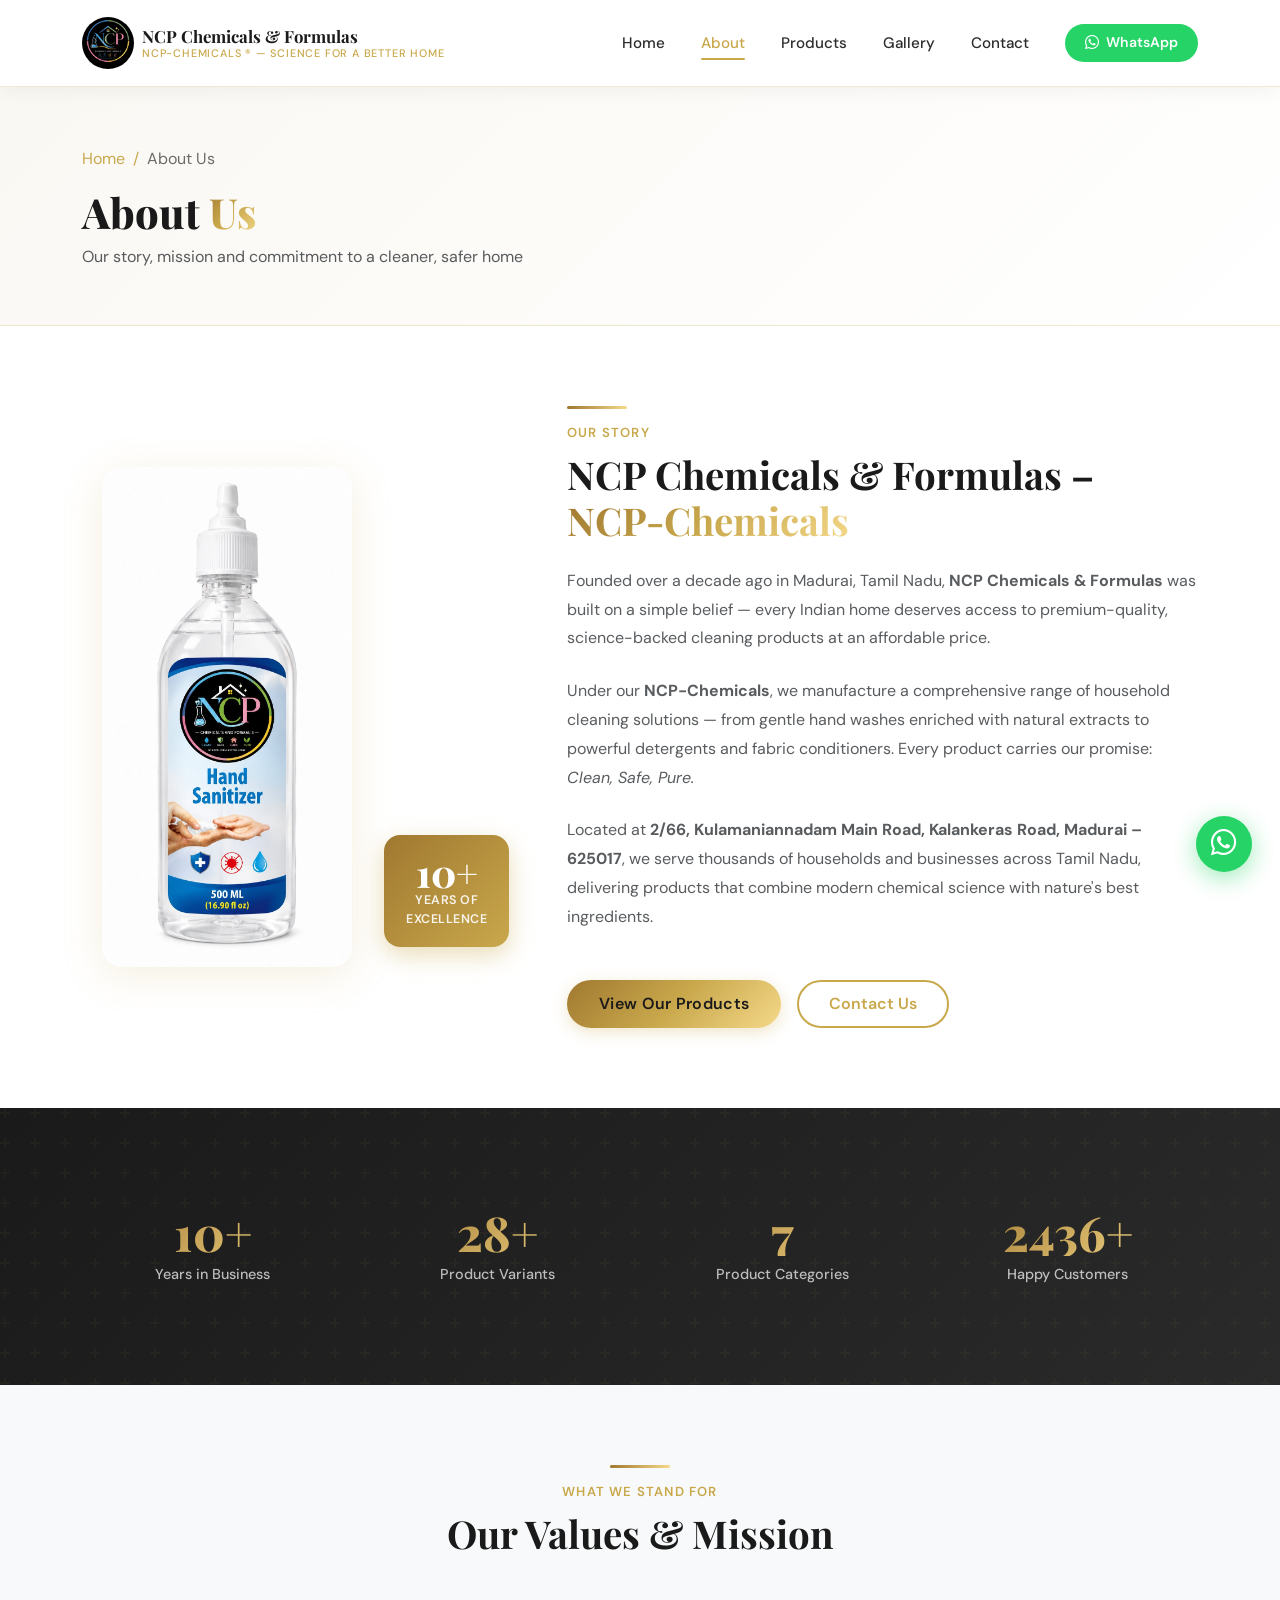
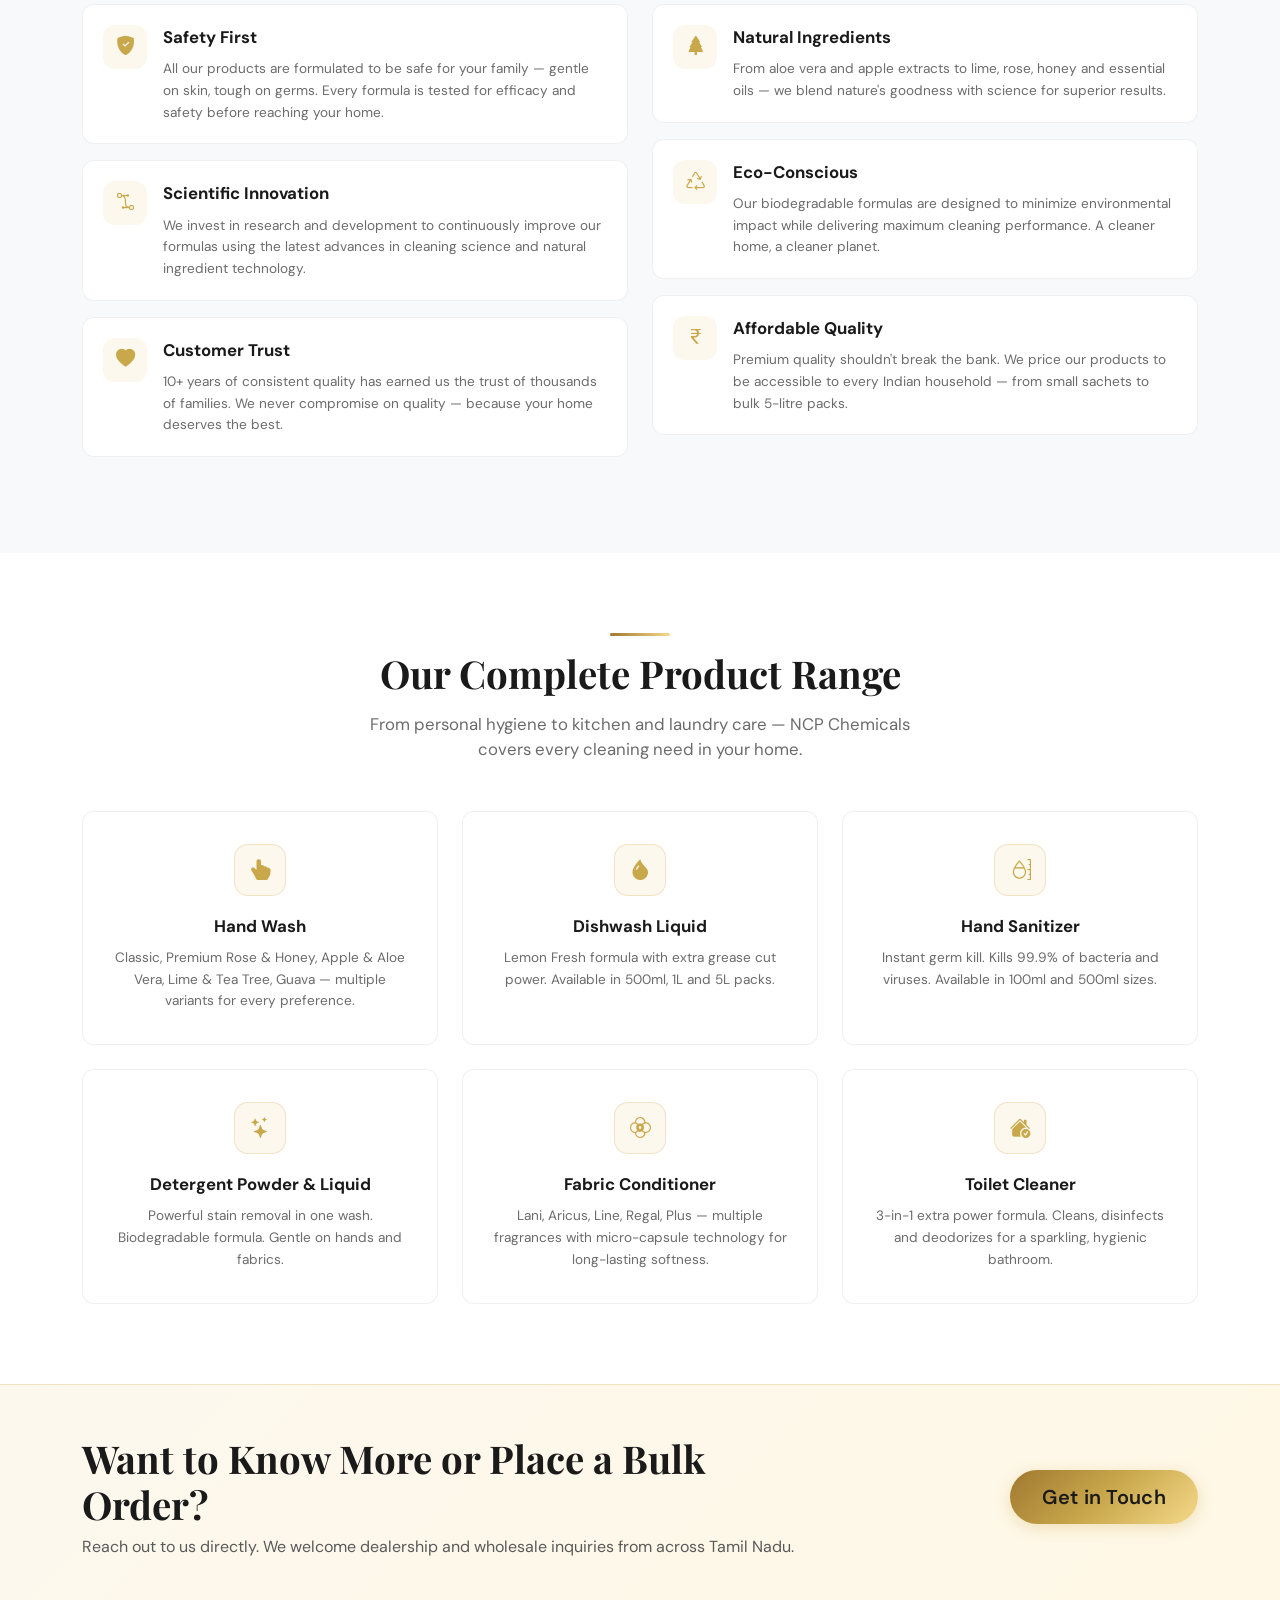
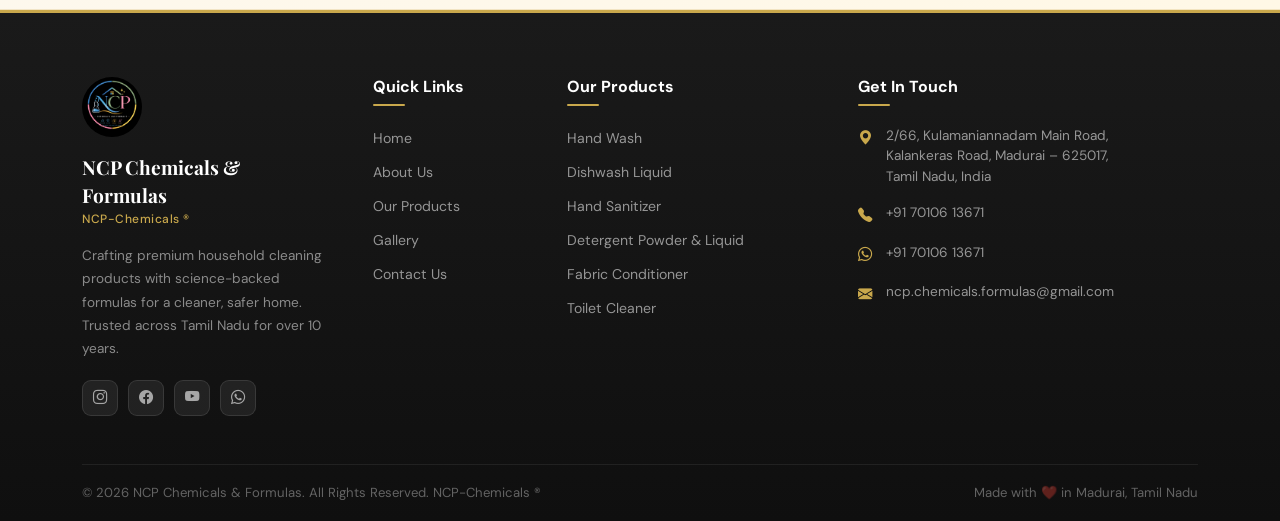
==== commit 241a5976: "add" ====
--- a/about.html
+++ b/about.html
@@ -18,6 +18,7 @@
   <link href="https://cdn.jsdelivr.net/npm/bootstrap@5.3.2/dist/css/bootstrap.min.css" rel="stylesheet">
   <link href="https://cdn.jsdelivr.net/npm/bootstrap-icons@1.11.3/font/bootstrap-icons.min.css" rel="stylesheet">
   <link rel="stylesheet" href="assets/css/style.css">
+   <link rel="icon" type="image/x-icon" href="./assets/images/logo.png">
   <script type="application/ld+json">
   {
     "@context": "https://schema.org",
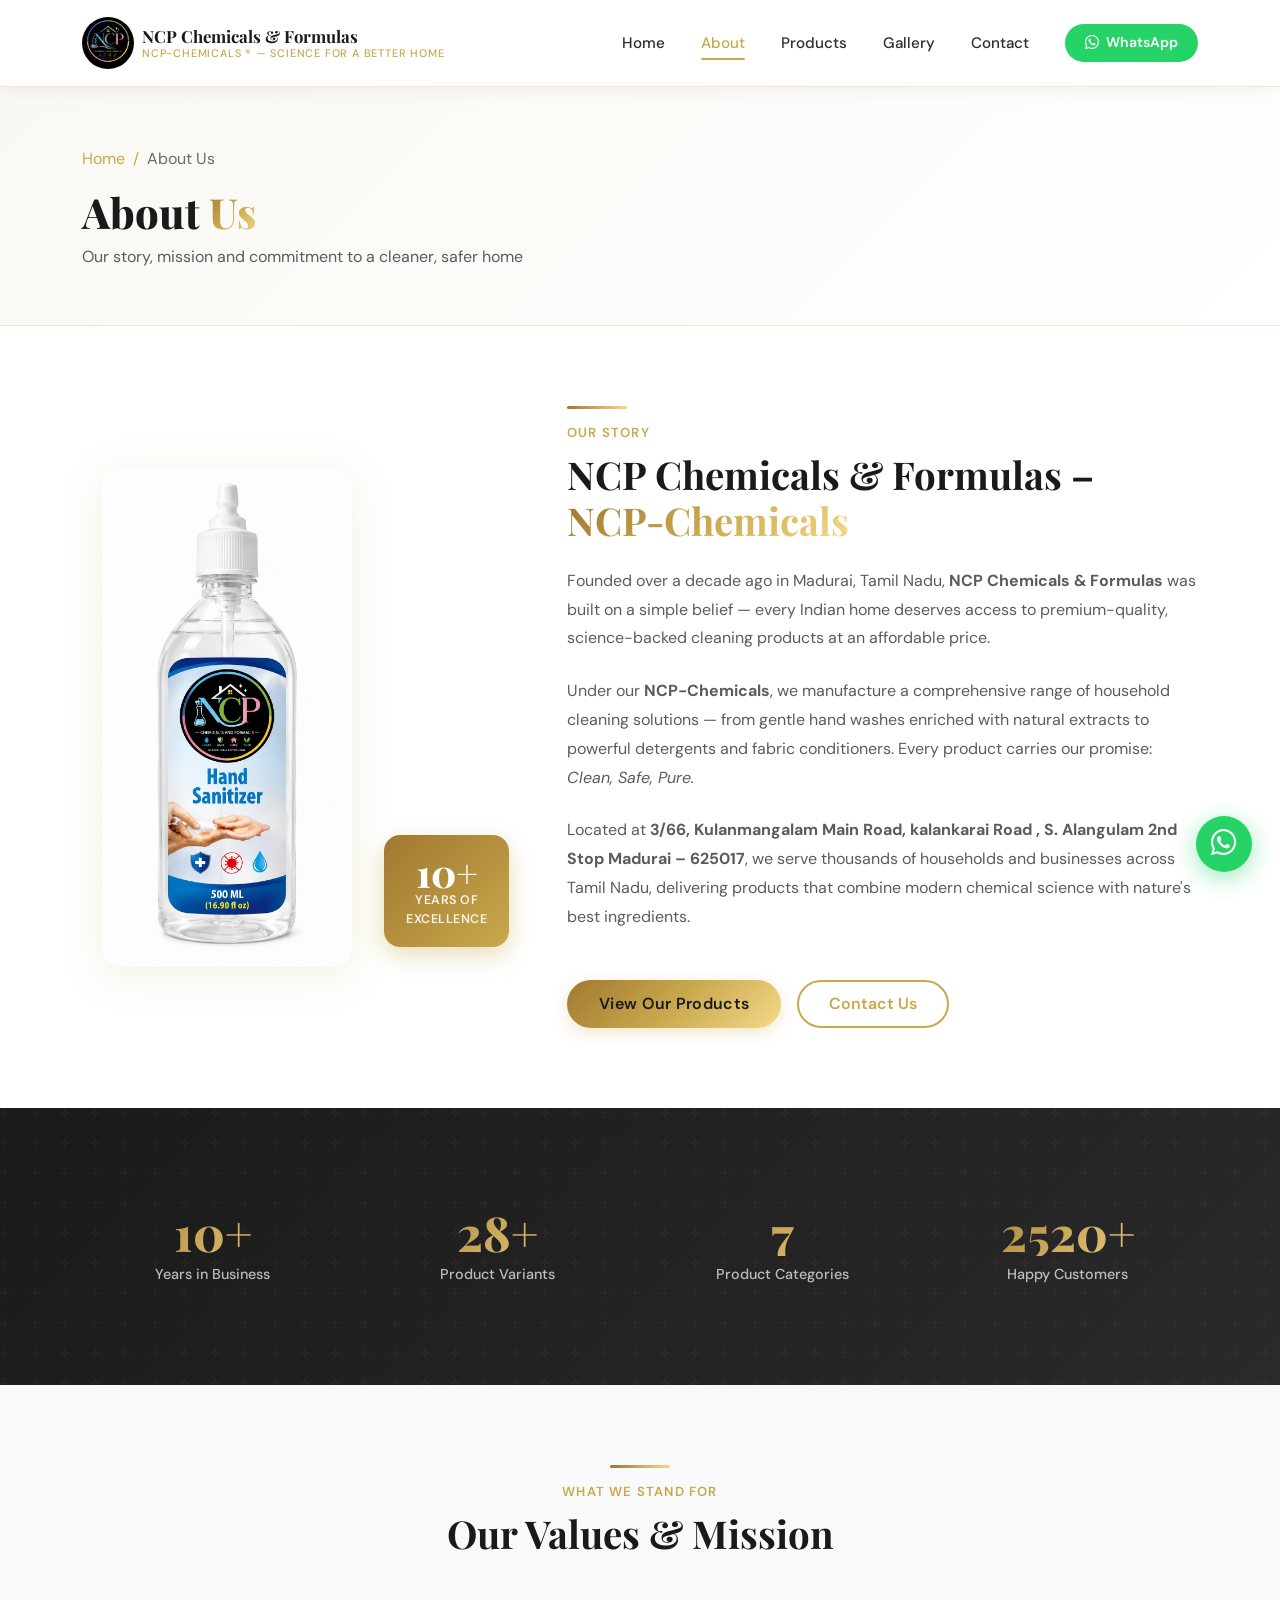
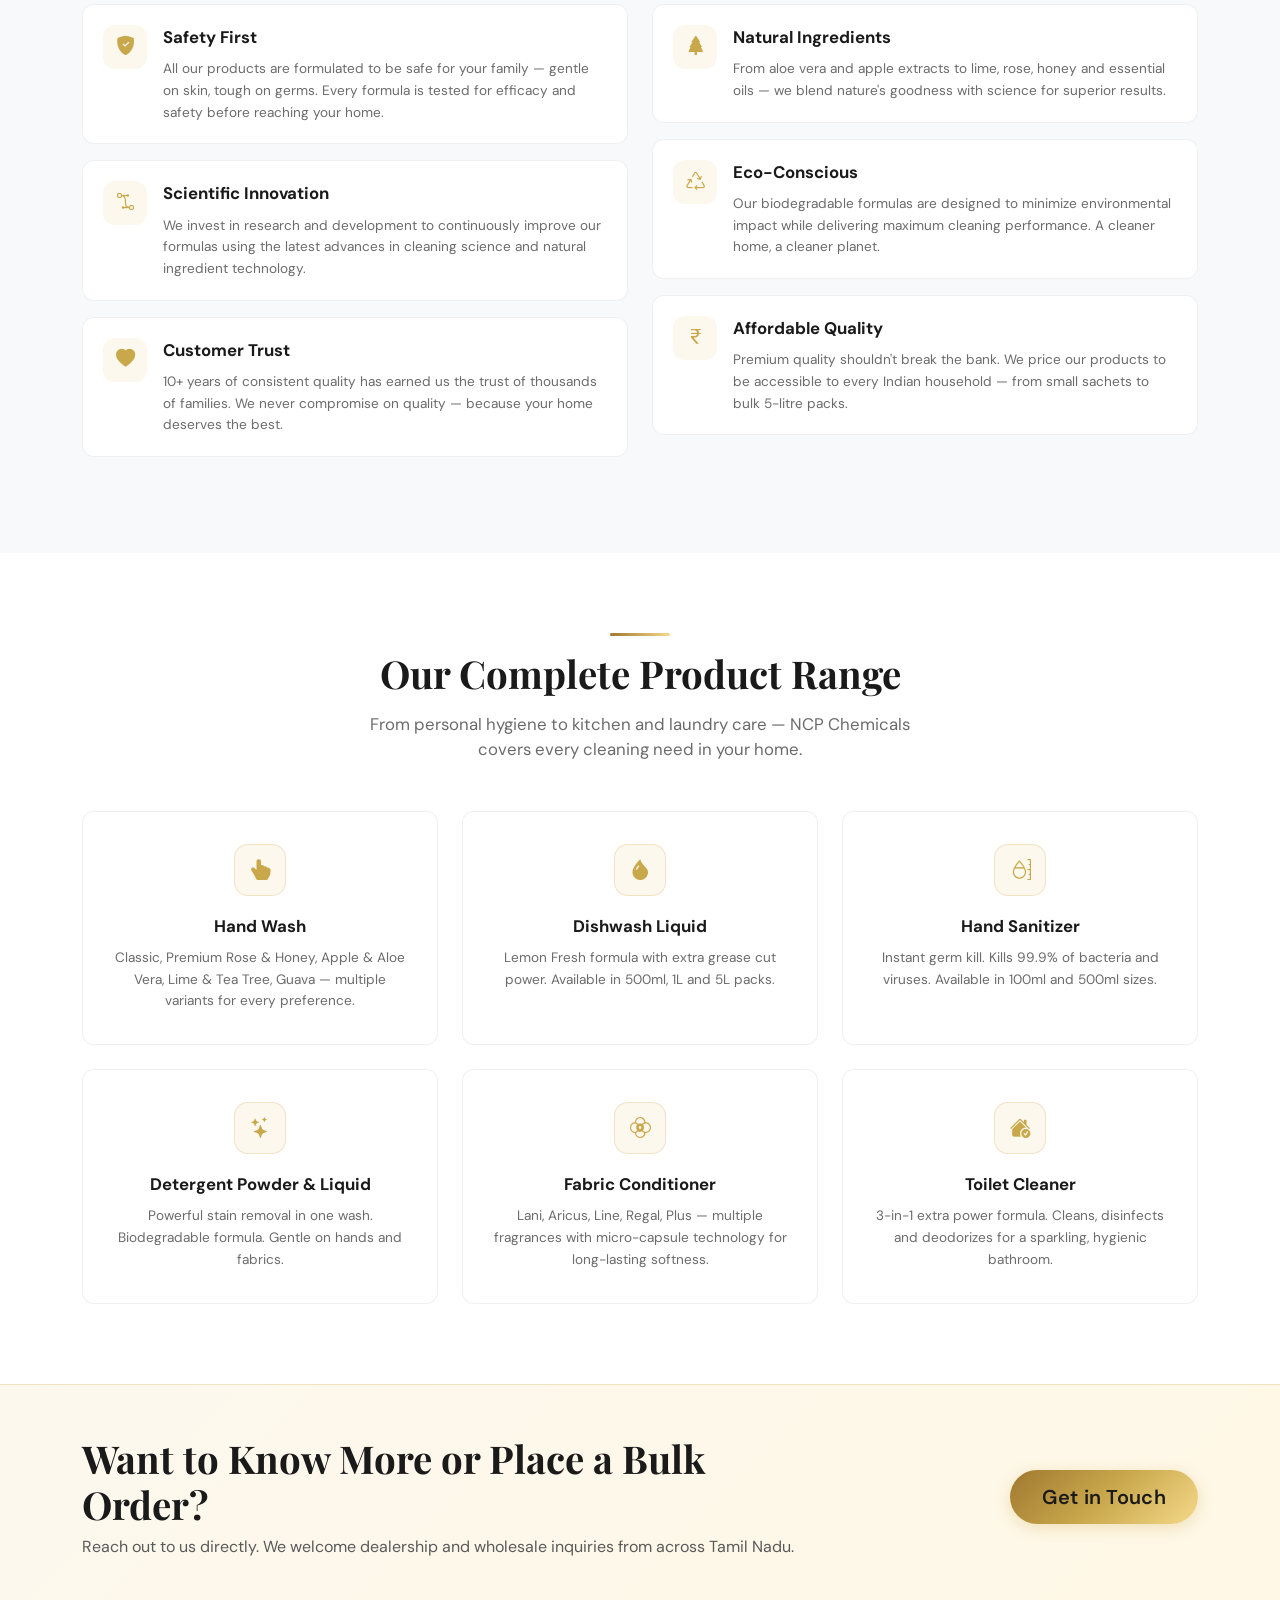
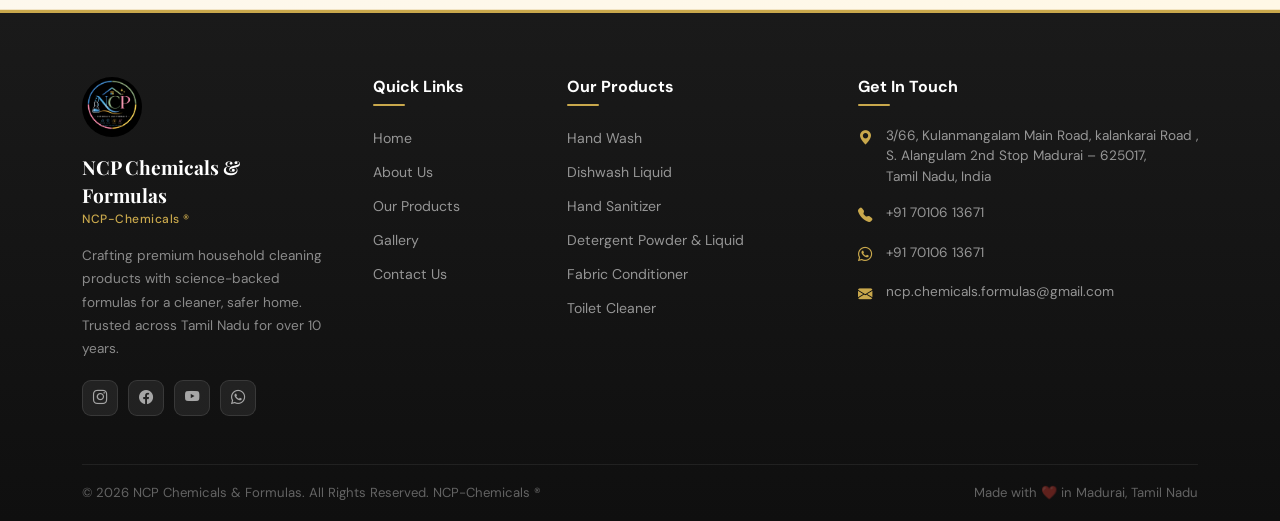
==== commit 3e9ee194: "add" ====
--- a/about.html
+++ b/about.html
@@ -81,7 +81,7 @@
             conditioners. Every product carries our promise: <em>Clean, Safe, Pure.</em>
           </p>
           <p class="text-muted" style="line-height:1.8;">
-            Located at <strong>2/66, Kulamaniannadam Main Road, Kalankeras Road, Madurai – 625017</strong>, we serve
+            Located at <strong>3/66, Kulanmangalam Main Road, kalankarai Road , S. Alangulam 2nd Stop Madurai – 625017</strong>, we serve
             thousands of households and businesses across Tamil Nadu, delivering products that combine modern chemical
             science with nature's best ingredients.
           </p>
